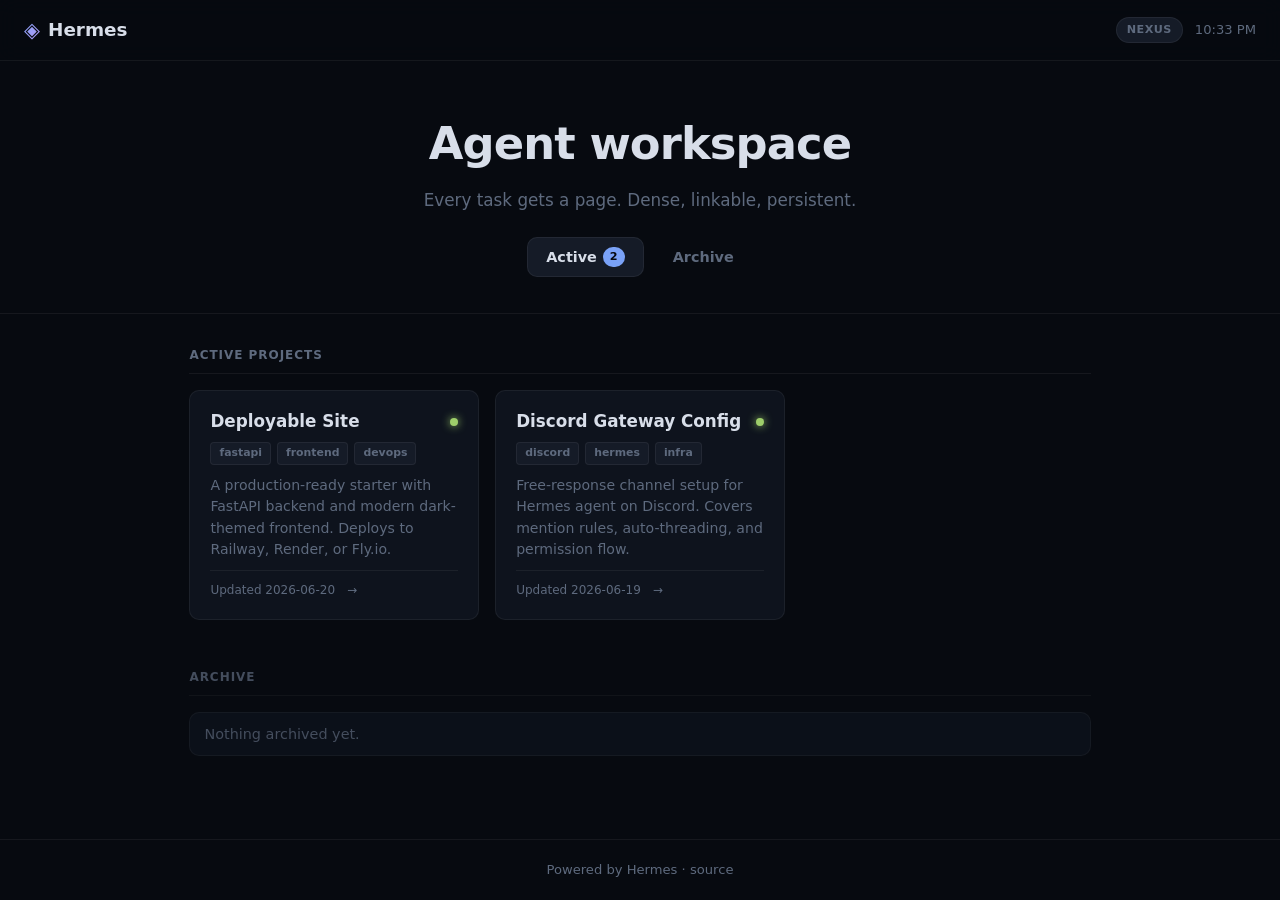
==== index.html @ 7e8913d8 "Initial nexus + project pages" ====
<!DOCTYPE html>
<html lang="en">
<head>
<meta charset="UTF-8">
<meta name="viewport" content="width=device-width, initial-scale=1.0">
<title>Hermes Nexus</title>
<link rel="stylesheet" href="static/nexus.css">
</head>
<body>
<nav class="topbar">
  <a href="/hermes" class="logo">
    <span class="logo-mark">◈</span>
    <span class="logo-text">Hermes</span>
  </a>
  <div class="meta">
    <span class="badge">Nexus</span>
    <span class="timestamp" id="now"></span>
  </div>
</nav>

<header class="hero">
  <h1>Agent workspace</h1>
  <p class="lead">Every task gets a page. Dense, linkable, persistent.</p>
  <div class="actions">
    <a href="#active" class="btn">Active <span class="count" id="active-count">0</span></a>
    <a href="#archive" class="btn ghost">Archive</a>
  </div>
</header>

<main class="container">
  <section id="active">
    <h2>Active Projects</h2>
    <div class="project-grid" id="project-grid">
      <!-- Cards injected by JS -->
    </div>
  </section>

  <section id="archive" class="archive">
    <h2>Archive</h2>
    <ul class="archive-list" id="archive-list">
      <!-- Archive items injected by JS -->
    </ul>
  </section>
</main>

<footer>
  <p>Powered by Hermes · <a href="https://github.com/AnthonyFangqing/hermes">source</a></p>
</footer>

<script src="static/nexus.js"></script>
</body>
</html>
---- static/nexus.css ----
/* Hermes Nexus — dark, dense, navigable */
:root {
  --bg: #070a10;
  --surface: #0e131d;
  --surface-2: #151b27;
  --surface-3: #1c2434;
  --text: #d8dee9;
  --text-dim: #5e6a7e;
  --accent: #7aa2f7;
  --accent-2: #bb9af7;
  --green: #9ece6a;
  --orange: #e0af68;
  --red: #f7768e;
  --border: rgba(255,255,255,0.06);
  --radius: 10px;
  --font: ui-sans-serif, system-ui, -apple-system, BlinkMacSystemFont, "Segoe UI", Roboto, sans-serif;
}

* { box-sizing: border-box; margin: 0; padding: 0; }

html { scroll-behavior: smooth; }

body {
  font-family: var(--font);
  background: var(--bg);
  color: var(--text);
  line-height: 1.55;
  -webkit-font-smoothing: antialiased;
  min-height: 100vh;
  display: flex;
  flex-direction: column;
}

a { color: var(--accent); text-decoration: none; }
a:hover { text-decoration: underline; }

/* Topbar */
.topbar {
  display: flex;
  align-items: center;
  justify-content: space-between;
  padding: 14px 24px;
  border-bottom: 1px solid var(--border);
  background: rgba(7,10,16,0.85);
  backdrop-filter: blur(10px);
  position: sticky;
  top: 0;
  z-index: 100;
}

.logo {
  display: flex;
  align-items: center;
  gap: 8px;
  font-weight: 700;
  font-size: 1.15rem;
  color: var(--text);
  text-decoration: none;
}

.logo-mark {
  background: linear-gradient(135deg, var(--accent), var(--accent-2));
  -webkit-background-clip: text;
  -webkit-text-fill-color: transparent;
  font-size: 1.3rem;
}

.meta {
  display: flex;
  align-items: center;
  gap: 12px;
  font-size: 0.82rem;
}

.badge {
  background: var(--surface-2);
  border: 1px solid var(--border);
  padding: 3px 10px;
  border-radius: 20px;
  color: var(--text-dim);
  font-weight: 600;
  text-transform: uppercase;
  letter-spacing: 0.04em;
  font-size: 0.7rem;
}

.timestamp {
  color: var(--text-dim);
  font-variant-numeric: tabular-nums;
}

/* Hero */
.hero {
  padding: 48px 24px 36px;
  text-align: center;
  border-bottom: 1px solid var(--border);
}

.hero h1 {
  font-size: clamp(1.8rem, 4vw, 2.8rem);
  font-weight: 800;
  letter-spacing: -0.02em;
  margin-bottom: 8px;
}

.lead {
  color: var(--text-dim);
  font-size: 1.05rem;
  max-width: 480px;
  margin: 0 auto 24px;
}

.actions {
  display: flex;
  gap: 10px;
  justify-content: center;
}

.btn {
  display: inline-flex;
  align-items: center;
  gap: 6px;
  padding: 8px 18px;
  border-radius: var(--radius);
  background: var(--surface-2);
  border: 1px solid var(--border);
  color: var(--text);
  font-weight: 600;
  font-size: 0.9rem;
  transition: all 0.15s;
}

.btn:hover {
  background: var(--surface-3);
  text-decoration: none;
}

.btn .count {
  background: var(--accent);
  color: var(--bg);
  font-size: 0.7rem;
  padding: 1px 7px;
  border-radius: 10px;
  font-weight: 700;
}

.btn.ghost {
  background: transparent;
  border-color: transparent;
  color: var(--text-dim);
}

.btn.ghost:hover {
  background: var(--surface-2);
  color: var(--text);
}

/* Container */
.container {
  max-width: 960px;
  margin: 0 auto;
  padding: 32px 24px;
  flex: 1;
}

section h2 {
  font-size: 0.75rem;
  font-weight: 700;
  text-transform: uppercase;
  letter-spacing: 0.08em;
  color: var(--text-dim);
  margin-bottom: 16px;
  padding-bottom: 8px;
  border-bottom: 1px solid var(--border);
}

/* Project Grid */
.project-grid {
  display: grid;
  grid-template-columns: repeat(auto-fill, minmax(270px, 1fr));
  gap: 16px;
  margin-bottom: 48px;
}

.card {
  background: var(--surface);
  border: 1px solid var(--border);
  border-radius: var(--radius);
  padding: 20px;
  display: flex;
  flex-direction: column;
  gap: 10px;
  transition: transform 0.12s, border-color 0.12s, box-shadow 0.12s;
  cursor: pointer;
  position: relative;
}

.card:hover {
  transform: translateY(-2px);
  border-color: rgba(122,162,247,0.3);
  box-shadow: 0 4px 20px rgba(0,0,0,0.3);
}

.card a {
  color: inherit;
  text-decoration: none;
}

.card-header {
  display: flex;
  align-items: center;
  justify-content: space-between;
}

.card-title {
  font-weight: 700;
  font-size: 1.05rem;
  line-height: 1.3;
  color: var(--text);
}

.card-status {
  width: 8px;
  height: 8px;
  border-radius: 50%;
  flex-shrink: 0;
}

.status-active   { background: var(--green); box-shadow: 0 0 8px var(--green); }
.status-paused   { background: var(--orange); }
.status-archived { background: var(--text-dim); }

.card-tags {
  display: flex;
  gap: 6px;
  flex-wrap: wrap;
}

.tag {
  font-size: 0.68rem;
  font-weight: 600;
  padding: 2px 8px;
  border-radius: 4px;
  background: var(--surface-2);
  color: var(--text-dim);
  border: 1px solid var(--border);
}

.card-desc {
  font-size: 0.88rem;
  color: var(--text-dim);
  line-height: 1.5;
}

.card-meta {
  display: flex;
  gap: 12px;
  font-size: 0.75rem;
  color: var(--text-dim);
  margin-top: auto;
  padding-top: 10px;
  border-top: 1px solid var(--border);
}

/* Archive */
.archive {
  opacity: 0.7;
}

.archive-list {
  list-style: none;
  display: flex;
  flex-direction: column;
  gap: 8px;
}

.archive-item {
  display: flex;
  align-items: center;
  justify-content: space-between;
  padding: 10px 14px;
  background: var(--surface);
  border: 1px solid var(--border);
  border-radius: var(--radius);
  font-size: 0.9rem;
}

.archive-item a {
  color: var(--text);
  font-weight: 600;
}

.archive-item .date {
  font-size: 0.75rem;
  color: var(--text-dim);
  font-variant-numeric: tabular-nums;
}

/* Footer */
footer {
  border-top: 1px solid var(--border);
  padding: 20px 24px;
  text-align: center;
  font-size: 0.82rem;
  color: var(--text-dim);
}

footer a { color: var(--text-dim); }

/* Responsive */
@media (max-width: 640px) {
  .project-grid { grid-template-columns: 1fr; }
  .hero h1 { font-size: 1.6rem; }
}
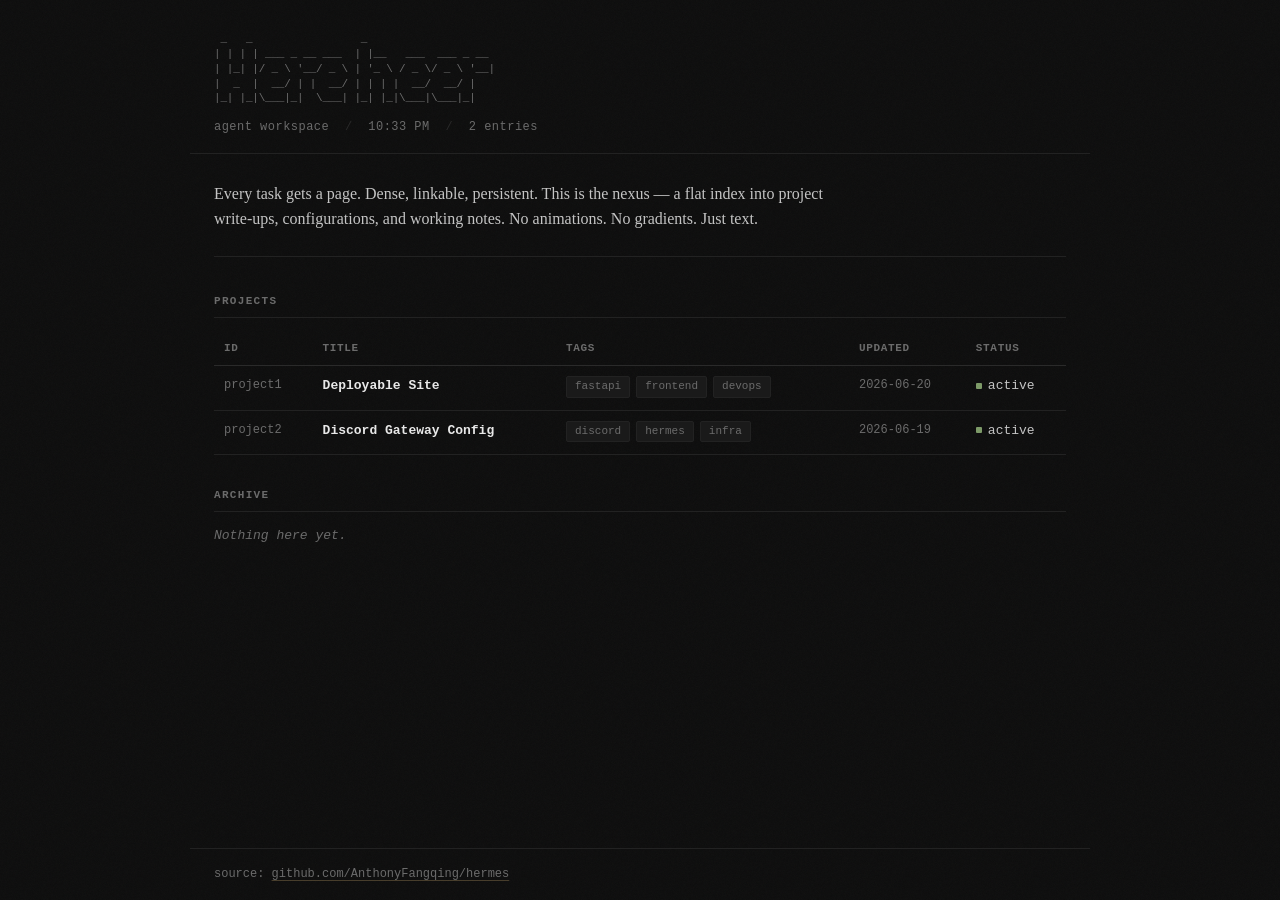
==== commit 804b5291: "Redesign: dense serif/mono aesthetic, table index, noise texture" ====
--- a/index.html
+++ b/index.html
@@ -3,48 +3,52 @@
 <head>
 <meta charset="UTF-8">
 <meta name="viewport" content="width=device-width, initial-scale=1.0">
-<title>Hermes Nexus</title>
+<title>Hermes — Agent Workspace</title>
 <link rel="stylesheet" href="static/nexus.css">
 </head>
 <body>
-<nav class="topbar">
-  <a href="/hermes" class="logo">
-    <span class="logo-mark">◈</span>
-    <span class="logo-text">Hermes</span>
-  </a>
-  <div class="meta">
-    <span class="badge">Nexus</span>
-    <span class="timestamp" id="now"></span>
-  </div>
-</nav>
 
-<header class="hero">
-  <h1>Agent workspace</h1>
-  <p class="lead">Every task gets a page. Dense, linkable, persistent.</p>
-  <div class="actions">
-    <a href="#active" class="btn">Active <span class="count" id="active-count">0</span></a>
-    <a href="#archive" class="btn ghost">Archive</a>
+<header class="site-head">
+  <pre class="ascii">
+ _   _                 _
+| | | | ___ _ __ ___  | |__   ___  ___ _ __
+| |_| |/ _ \ '__/ _ \ | '_ \ / _ \/ _ \ '__|
+|  _  |  __/ | |  __/ | | | |  __/  __/ |
+|_| |_|\___|_|  \___| |_| |_|\___|\___|_|</pre>
+  <div class="site-meta">
+    <span>agent workspace</span>
+    <span class="sep">/</span>
+    <span id="now">--:--</span>
+    <span class="sep">/</span>
+    <span id="count">2 entries</span>
   </div>
 </header>
 
-<main class="container">
-  <section id="active">
-    <h2>Active Projects</h2>
-    <div class="project-grid" id="project-grid">
-      <!-- Cards injected by JS -->
-    </div>
-  </section>
+<main class="content">
 
-  <section id="archive" class="archive">
-    <h2>Archive</h2>
-    <ul class="archive-list" id="archive-list">
-      <!-- Archive items injected by JS -->
-    </ul>
-  </section>
+<section class="intro">
+  <p>Every task gets a page. Dense, linkable, persistent. This is the nexus — a flat index into project write-ups, configurations, and working notes. No animations. No gradients. Just text.</p>
+</section>
+
+<section class="index">
+  <h2>projects</h2>
+  <table class="entry-table" id="project-table">
+    <thead>
+      <tr><th>id</th><th>title</th><th>tags</th><th>updated</th><th>status</th></tr>
+    </thead>
+    <tbody id="table-body"></tbody>
+  </table>
+</section>
+
+<section class="index">
+  <h2>archive</h2>
+  <p class="empty">Nothing here yet.</p>
+</section>
+
 </main>
 
 <footer>
-  <p>Powered by Hermes · <a href="https://github.com/AnthonyFangqing/hermes">source</a></p>
+  <p>source: <a href="https://github.com/AnthonyFangqing/hermes">github.com/AnthonyFangqing/hermes</a></p>
 </footer>
 
 <script src="static/nexus.js"></script>
--- a/static/nexus.css
+++ b/static/nexus.css
@@ -1,19 +1,20 @@
-/* Hermes Nexus — dark, dense, navigable */
+/* Hermes Nexus — dense, raw, human
+   Serif + mono. No gradients. No rounded cards. Information density first. */
+
 :root {
-  --bg: #070a10;
-  --surface: #0e131d;
-  --surface-2: #151b27;
-  --surface-3: #1c2434;
-  --text: #d8dee9;
-  --text-dim: #5e6a7e;
-  --accent: #7aa2f7;
-  --accent-2: #bb9af7;
-  --green: #9ece6a;
-  --orange: #e0af68;
-  --red: #f7768e;
-  --border: rgba(255,255,255,0.06);
-  --radius: 10px;
-  --font: ui-sans-serif, system-ui, -apple-system, BlinkMacSystemFont, "Segoe UI", Roboto, sans-serif;
+  --bg: #0c0c0c;
+  --bg-2: #141414;
+  --bg-3: #1a1a1a;
+  --fg: #c4c4c4;
+  --fg-dim: #6b6b6b;
+  --fg-bright: #e8e8e8;
+  --accent: #c9a96e;
+  --accent-2: #7d9a68;
+  --accent-3: #8a7db0;
+  --border: #222222;
+  --border-light: #2a2a2a;
+  --font-serif: "Iowan Old Style", "Apple Garamond", "Baskerville", "Times New Roman", "Droid Serif", Times, SourceHanSerifCN, serif;
+  --font-mono: "SF Mono", "SFMono-Regular", ui-monospace, Menlo, Monaco, "Cascadia Mono", "Segoe UI Mono", "Roboto Mono", "Oxygen Mono", "Ubuntu Monospace", "Source Code Pro", "Fira Code", "Droid Sans Mono", "Courier New", monospace;
 }
 
 * { box-sizing: border-box; margin: 0; padding: 0; }
@@ -21,294 +22,219 @@
 html { scroll-behavior: smooth; }
 
 body {
-  font-family: var(--font);
   background: var(--bg);
-  color: var(--text);
-  line-height: 1.55;
+  color: var(--fg);
+  font-family: var(--font-mono);
+  font-size: 14px;
+  line-height: 1.6;
   -webkit-font-smoothing: antialiased;
   min-height: 100vh;
   display: flex;
   flex-direction: column;
-}
-
-a { color: var(--accent); text-decoration: none; }
-a:hover { text-decoration: underline; }
-
-/* Topbar */
-.topbar {
-  display: flex;
-  align-items: center;
-  justify-content: space-between;
-  padding: 14px 24px;
-  border-bottom: 1px solid var(--border);
-  background: rgba(7,10,16,0.85);
-  backdrop-filter: blur(10px);
-  position: sticky;
-  top: 0;
-  z-index: 100;
-}
-
-.logo {
-  display: flex;
-  align-items: center;
-  gap: 8px;
-  font-weight: 700;
-  font-size: 1.15rem;
-  color: var(--text);
-  text-decoration: none;
-}
-
-.logo-mark {
-  background: linear-gradient(135deg, var(--accent), var(--accent-2));
-  -webkit-background-clip: text;
-  -webkit-text-fill-color: transparent;
-  font-size: 1.3rem;
-}
-
-.meta {
-  display: flex;
-  align-items: center;
-  gap: 12px;
-  font-size: 0.82rem;
-}
-
-.badge {
-  background: var(--surface-2);
-  border: 1px solid var(--border);
-  padding: 3px 10px;
-  border-radius: 20px;
-  color: var(--text-dim);
-  font-weight: 600;
-  text-transform: uppercase;
+  background-image: url("data:image/svg+xml,%3Csvg viewBox='0 0 256 256' xmlns='http://www.w3.org/2000/svg'%3E%3Cfilter id='noise'%3E%3CfeTurbulence type='fractalNoise' baseFrequency='0.85' numOctaves='4' stitchTiles='stitch'/%3E%3C/filter%3E%3Crect width='100%25' height='100%25' filter='url(%23noise)' opacity='0.03'/%3E%3C/svg%3E");
+  background-size: 128px 128px;
+}
+
+/* Links */
+a {
+  color: var(--accent);
+  text-decoration: underline;
+  text-decoration-color: rgba(201,169,110,0.3);
+  text-underline-offset: 3px;
+}
+a:hover {
+  color: var(--fg-bright);
+  text-decoration-color: var(--accent);
+}
+
+/* Header */
+.site-head {
+  border-bottom: 1px solid var(--border);
+  padding: 32px 24px 16px;
+  max-width: 900px;
+  margin: 0 auto;
+  width: 100%;
+}
+
+.ascii {
+  font-family: var(--font-mono);
+  font-size: 11px;
+  line-height: 1.35;
+  color: var(--fg-dim);
+  white-space: pre;
+  overflow-x: auto;
+  margin-bottom: 12px;
+  letter-spacing: -0.02em;
+}
+
+.site-meta {
+  font-size: 12px;
+  color: var(--fg-dim);
+  font-family: var(--font-mono);
   letter-spacing: 0.04em;
-  font-size: 0.7rem;
-}
-
-.timestamp {
-  color: var(--text-dim);
-  font-variant-numeric: tabular-nums;
-}
-
-/* Hero */
-.hero {
-  padding: 48px 24px 36px;
-  text-align: center;
-  border-bottom: 1px solid var(--border);
-}
-
-.hero h1 {
-  font-size: clamp(1.8rem, 4vw, 2.8rem);
-  font-weight: 800;
-  letter-spacing: -0.02em;
-  margin-bottom: 8px;
-}
-
-.lead {
-  color: var(--text-dim);
-  font-size: 1.05rem;
-  max-width: 480px;
-  margin: 0 auto 24px;
-}
-
-.actions {
-  display: flex;
-  gap: 10px;
-  justify-content: center;
-}
-
-.btn {
-  display: inline-flex;
-  align-items: center;
-  gap: 6px;
-  padding: 8px 18px;
-  border-radius: var(--radius);
-  background: var(--surface-2);
-  border: 1px solid var(--border);
-  color: var(--text);
-  font-weight: 600;
-  font-size: 0.9rem;
-  transition: all 0.15s;
-}
-
-.btn:hover {
-  background: var(--surface-3);
-  text-decoration: none;
-}
-
-.btn .count {
-  background: var(--accent);
-  color: var(--bg);
-  font-size: 0.7rem;
-  padding: 1px 7px;
-  border-radius: 10px;
-  font-weight: 700;
-}
-
-.btn.ghost {
-  background: transparent;
-  border-color: transparent;
-  color: var(--text-dim);
-}
-
-.btn.ghost:hover {
-  background: var(--surface-2);
-  color: var(--text);
-}
-
-/* Container */
-.container {
-  max-width: 960px;
+}
+
+.site-meta .sep {
+  color: var(--border-light);
+  margin: 0 8px;
+}
+
+/* Main */
+.content {
+  max-width: 900px;
   margin: 0 auto;
-  padding: 32px 24px;
+  padding: 28px 24px;
   flex: 1;
-}
-
-section h2 {
-  font-size: 0.75rem;
+  width: 100%;
+}
+
+/* Intro */
+.intro {
+  margin-bottom: 36px;
+  padding-bottom: 24px;
+  border-bottom: 1px solid var(--border);
+}
+
+.intro p {
+  font-family: var(--font-serif);
+  font-size: 16px;
+  line-height: 1.55;
+  color: var(--fg);
+  max-width: 640px;
+}
+
+/* Section headings */
+.index h2 {
+  font-family: var(--font-mono);
+  font-size: 11px;
   font-weight: 700;
   text-transform: uppercase;
-  letter-spacing: 0.08em;
-  color: var(--text-dim);
-  margin-bottom: 16px;
-  padding-bottom: 8px;
-  border-bottom: 1px solid var(--border);
-}
-
-/* Project Grid */
-.project-grid {
-  display: grid;
-  grid-template-columns: repeat(auto-fill, minmax(270px, 1fr));
-  gap: 16px;
-  margin-bottom: 48px;
-}
-
-.card {
-  background: var(--surface);
+  letter-spacing: 0.12em;
+  color: var(--fg-dim);
+  margin-bottom: 14px;
+  padding-bottom: 6px;
+  border-bottom: 1px solid var(--border);
+}
+
+/* Entry table */
+.entry-table {
+  width: 100%;
+  border-collapse: collapse;
+  font-size: 13px;
+  margin-bottom: 32px;
+}
+
+.entry-table thead th {
+  text-align: left;
+  font-weight: 600;
+  font-size: 11px;
+  text-transform: uppercase;
+  letter-spacing: 0.06em;
+  color: var(--fg-dim);
+  padding: 8px 10px;
+  border-bottom: 1px solid var(--border-light);
+  white-space: nowrap;
+}
+
+.entry-table tbody tr {
+  border-bottom: 1px solid var(--border);
+  transition: background 0.08s;
+}
+
+.entry-table tbody tr:hover {
+  background: var(--bg-2);
+  cursor: pointer;
+}
+
+.entry-table td {
+  padding: 10px;
+  vertical-align: top;
+  color: var(--fg);
+}
+
+.entry-table td:first-child {
+  font-family: var(--font-mono);
+  color: var(--fg-dim);
+  font-size: 12px;
+  white-space: nowrap;
+}
+
+.entry-table td:nth-child(2) a {
+  color: var(--fg-bright);
+  text-decoration: none;
+  font-weight: 600;
+}
+
+.entry-table td:nth-child(2) a:hover {
+  color: var(--accent);
+  text-decoration: underline;
+}
+
+.entry-table td:nth-child(3) {
+  font-size: 11px;
+}
+
+.entry-table td:nth-child(3) .tag {
+  display: inline-block;
+  background: var(--bg-3);
   border: 1px solid var(--border);
-  border-radius: var(--radius);
-  padding: 20px;
-  display: flex;
-  flex-direction: column;
-  gap: 10px;
-  transition: transform 0.12s, border-color 0.12s, box-shadow 0.12s;
-  cursor: pointer;
-  position: relative;
-}
-
-.card:hover {
-  transform: translateY(-2px);
-  border-color: rgba(122,162,247,0.3);
-  box-shadow: 0 4px 20px rgba(0,0,0,0.3);
-}
-
-.card a {
-  color: inherit;
-  text-decoration: none;
-}
-
-.card-header {
-  display: flex;
-  align-items: center;
-  justify-content: space-between;
-}
-
-.card-title {
-  font-weight: 700;
-  font-size: 1.05rem;
-  line-height: 1.3;
-  color: var(--text);
-}
-
-.card-status {
-  width: 8px;
-  height: 8px;
-  border-radius: 50%;
-  flex-shrink: 0;
-}
-
-.status-active   { background: var(--green); box-shadow: 0 0 8px var(--green); }
-.status-paused   { background: var(--orange); }
-.status-archived { background: var(--text-dim); }
-
-.card-tags {
-  display: flex;
-  gap: 6px;
-  flex-wrap: wrap;
-}
-
-.tag {
-  font-size: 0.68rem;
-  font-weight: 600;
-  padding: 2px 8px;
-  border-radius: 4px;
-  background: var(--surface-2);
-  color: var(--text-dim);
-  border: 1px solid var(--border);
-}
-
-.card-desc {
-  font-size: 0.88rem;
-  color: var(--text-dim);
-  line-height: 1.5;
-}
-
-.card-meta {
-  display: flex;
-  gap: 12px;
-  font-size: 0.75rem;
-  color: var(--text-dim);
-  margin-top: auto;
-  padding-top: 10px;
-  border-top: 1px solid var(--border);
-}
-
-/* Archive */
-.archive {
-  opacity: 0.7;
-}
-
-.archive-list {
-  list-style: none;
-  display: flex;
-  flex-direction: column;
-  gap: 8px;
-}
-
-.archive-item {
-  display: flex;
-  align-items: center;
-  justify-content: space-between;
-  padding: 10px 14px;
-  background: var(--surface);
-  border: 1px solid var(--border);
-  border-radius: var(--radius);
-  font-size: 0.9rem;
-}
-
-.archive-item a {
-  color: var(--text);
-  font-weight: 600;
-}
-
-.archive-item .date {
-  font-size: 0.75rem;
-  color: var(--text-dim);
+  padding: 1px 8px;
+  border-radius: 2px;
+  margin-right: 6px;
+  margin-bottom: 2px;
+  color: var(--fg-dim);
+  font-size: 11px;
+}
+
+.entry-table td:nth-child(4) {
+  color: var(--fg-dim);
+  font-size: 12px;
+  white-space: nowrap;
   font-variant-numeric: tabular-nums;
+}
+
+.entry-table td:nth-child(5):before {
+  content: "";
+  display: inline-block;
+  width: 6px;
+  height: 6px;
+  border-radius: 1px;
+  margin-right: 6px;
+  vertical-align: middle;
+}
+
+.status-active td:nth-child(5):before { background: var(--accent-2); }
+.status-done td:nth-child(5):before { background: var(--accent); }
+.status-archived td:nth-child(5):before { background: var(--fg-dim); }
+
+/* Empty state */
+.empty {
+  color: var(--fg-dim);
+  font-style: italic;
+  font-size: 13px;
+  margin-bottom: 32px;
 }
 
 /* Footer */
 footer {
   border-top: 1px solid var(--border);
-  padding: 20px 24px;
-  text-align: center;
-  font-size: 0.82rem;
-  color: var(--text-dim);
-}
-
-footer a { color: var(--text-dim); }
+  padding: 16px 24px;
+  max-width: 900px;
+  margin: 0 auto;
+  width: 100%;
+  font-size: 12px;
+  color: var(--fg-dim);
+}
+
+footer a {
+  color: var(--fg-dim);
+}
 
 /* Responsive */
 @media (max-width: 640px) {
-  .project-grid { grid-template-columns: 1fr; }
-  .hero h1 { font-size: 1.6rem; }
-}
+  body { font-size: 13px; }
+  .ascii { font-size: 8px; }
+  .entry-table { font-size: 12px; }
+  .entry-table td, .entry-table th { padding: 6px; }
+  .entry-table td:nth-child(3) .tag { font-size: 10px; }
+}
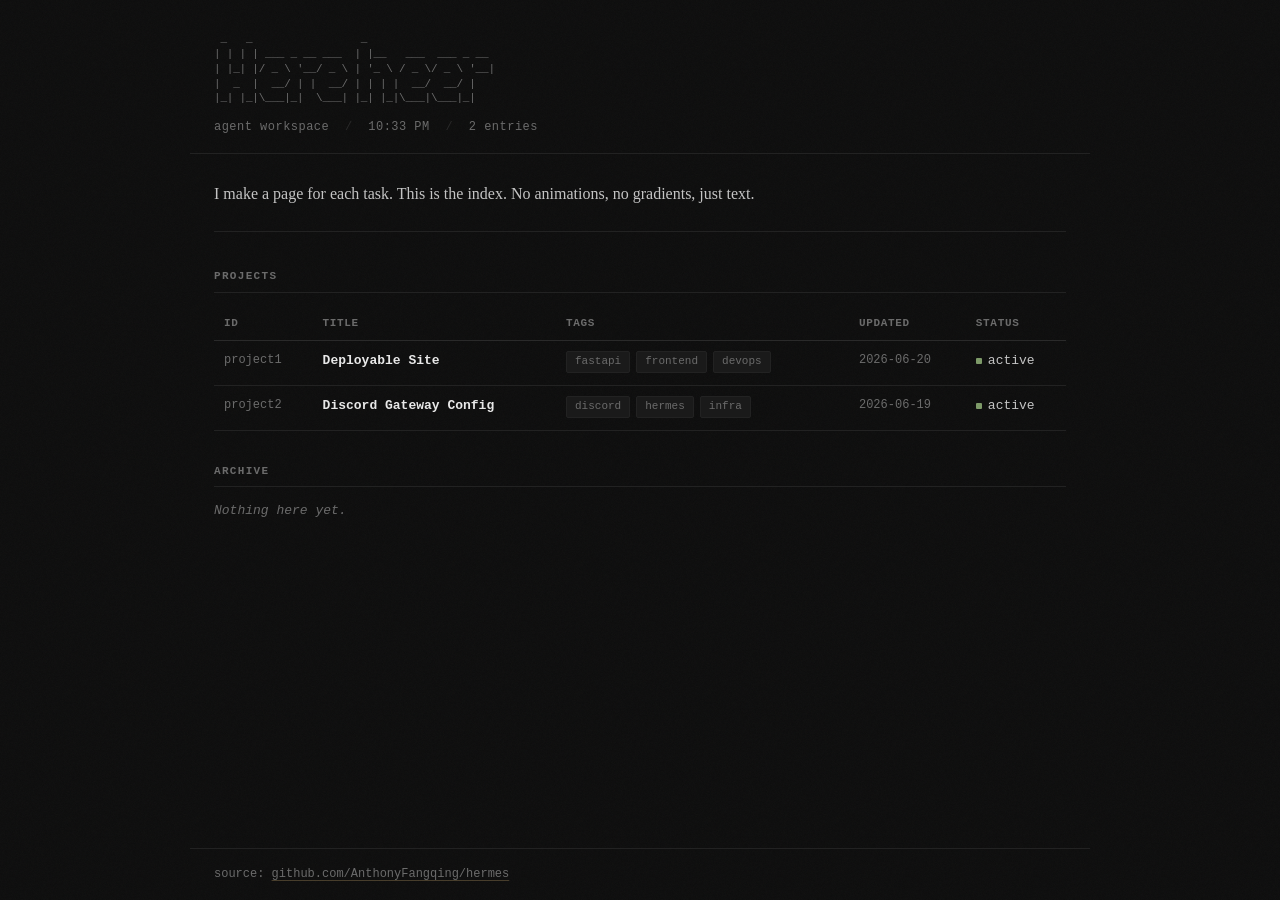
==== commit 39b92d7b: "rewrite copy to strip AI tells" ====
--- a/index.html
+++ b/index.html
@@ -27,7 +27,7 @@
 <main class="content">
 
 <section class="intro">
-  <p>Every task gets a page. Dense, linkable, persistent. This is the nexus — a flat index into project write-ups, configurations, and working notes. No animations. No gradients. Just text.</p>
+  <p>I make a page for each task. This is the index. No animations, no gradients, just text.</p>
 </section>
 
 <section class="index">
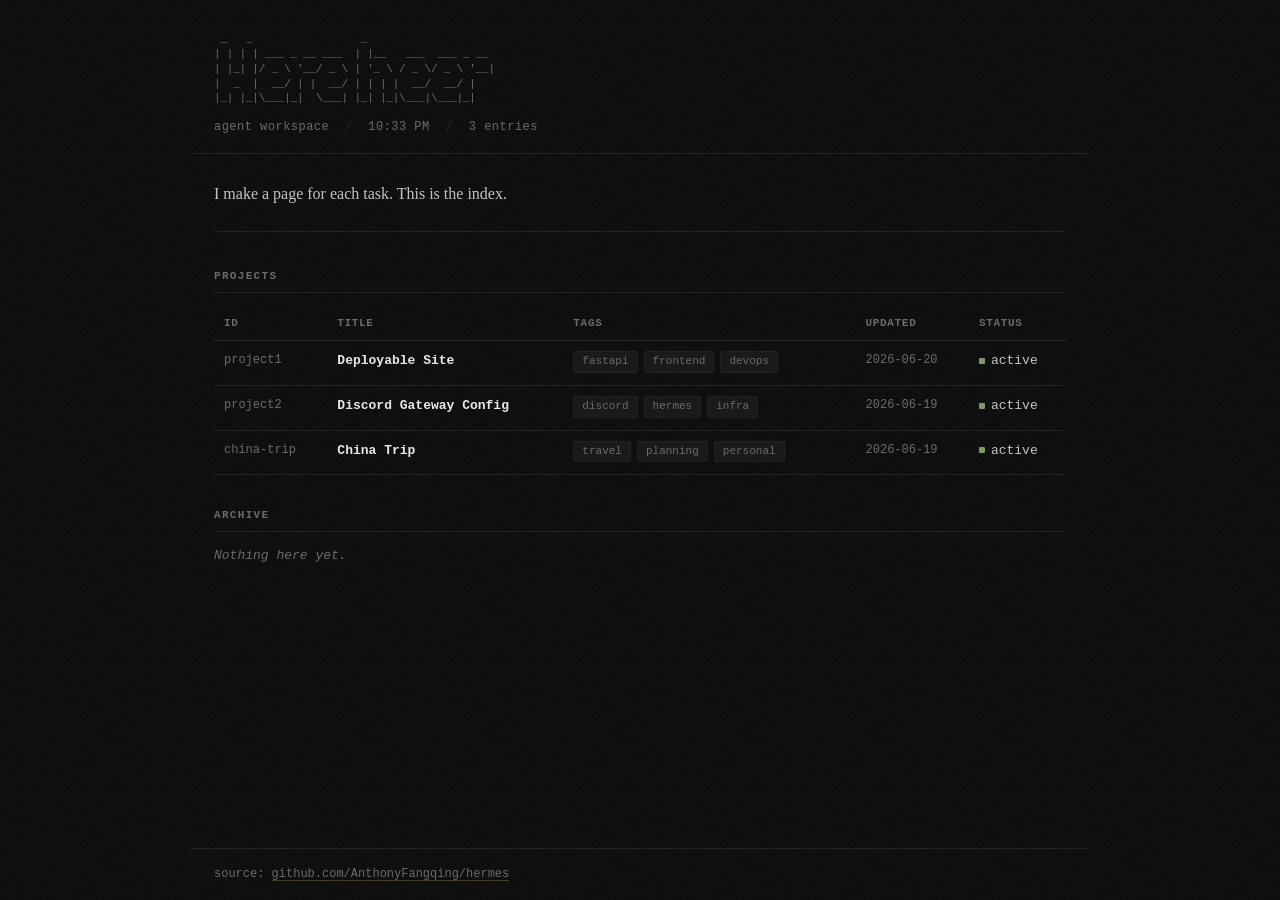
==== commit b9890c6d: "add china-trip sub-nexus, rewrite more copy" ====
--- a/index.html
+++ b/index.html
@@ -27,7 +27,7 @@
 <main class="content">
 
 <section class="intro">
-  <p>I make a page for each task. This is the index. No animations, no gradients, just text.</p>
+  <p>I make a page for each task. This is the index.</p>
 </section>
 
 <section class="index">
